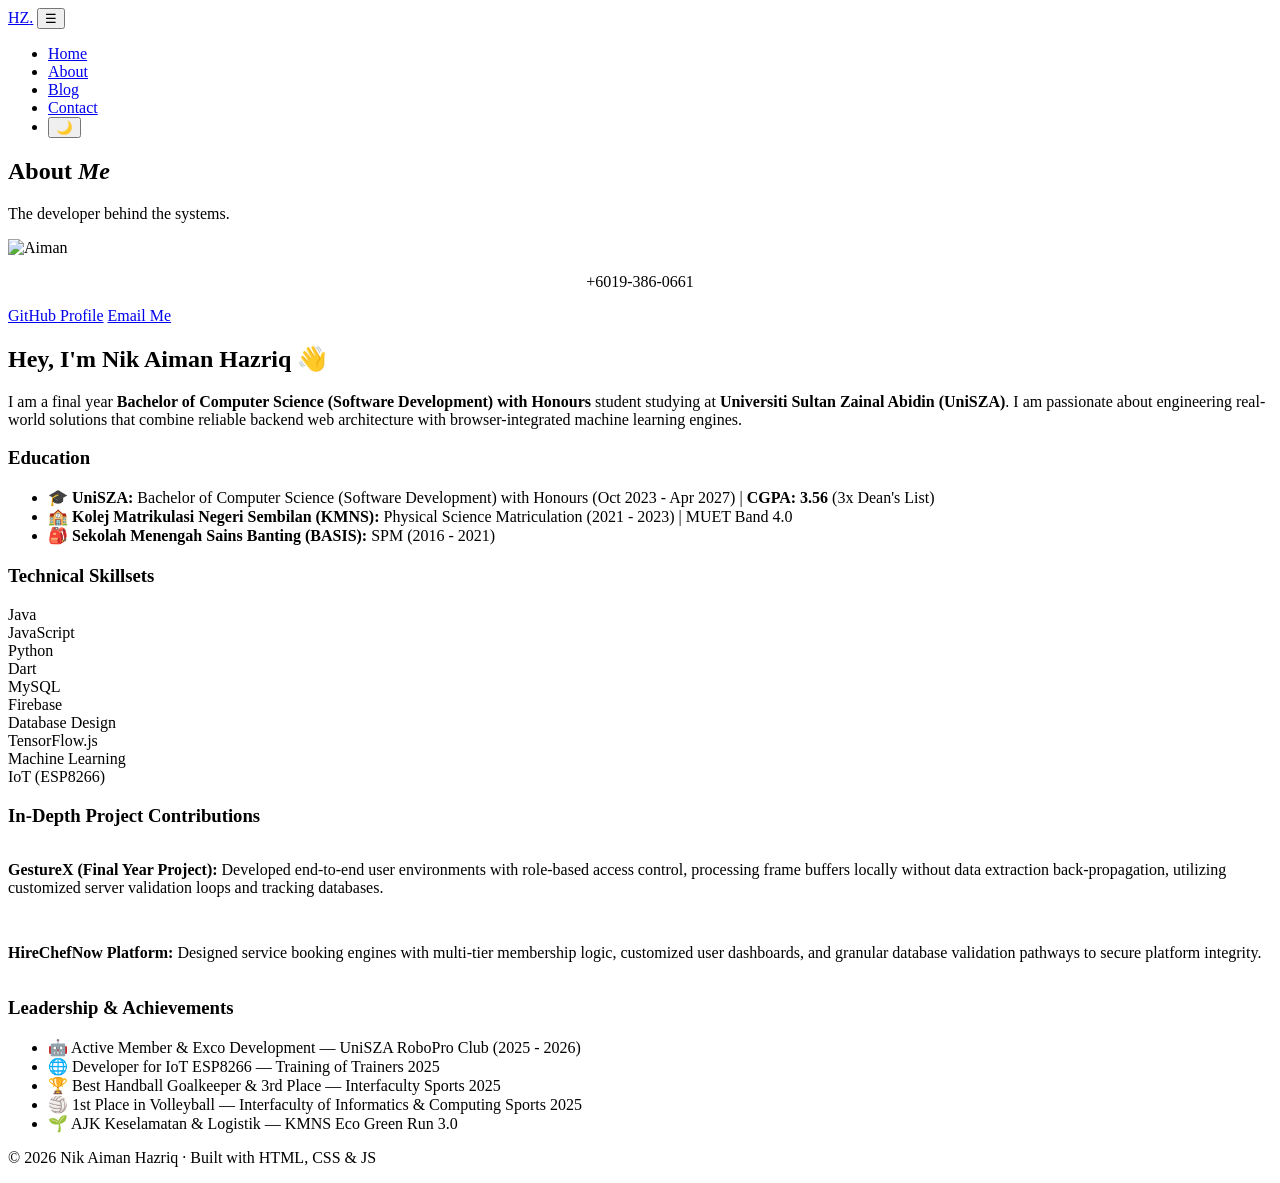
==== about.html @ 73ead8e7 "Initial commit: Add core multi-page HTML structure and README" ====
<!DOCTYPE html>
<html lang="en">
<head>
  <meta charset="UTF-8" />
  <meta name="viewport" content="width=device-width, initial-scale=1.0"/>
  <title>About — Nik Aiman Hazriq</title>
  <link rel="stylesheet" href="css/style.css" />
  <link href="https://fonts.googleapis.com/css2?family=Playfair+Display:ital,wght@0,400;0,700;1,400&family=DM+Sans:wght@300;400;500&display=swap" rel="stylesheet"/>
</head>
<body>

  <nav class="navbar">
    <a href="index.html" class="logo">HZ<span>.</span></a>
    <button class="hamburger" id="hamburger" aria-label="Toggle menu">&#9776;</button>
    <ul class="nav-links" id="navLinks">
      <li><a href="index.html">Home</a></li>
      <li><a href="about.html" class="active">About</a></li>
      <li><a href="blog.html">Blog</a></li>
      <li><a href="contact.html">Contact</a></li>
      <li><button class="dark-toggle" id="darkToggle">🌙</button></li>
    </ul>
  </nav>

  <section class="page-hero">
    <h1>About <em>Me</em></h1>
    <p>The developer behind the systems.</p>
  </section>

  <section class="section about-layout">
    <div class="about-avatar">
      <div class="avatar-ring">
        <img src="images/profile.jpg" alt="Aiman" class="avatar-img-src">
      </div>
      <div class="about-social">
        <p style="text-align: center; font-weight: 500;">+6019-386-0661</p>
        <a href="https://github.com/" target="_blank" class="social-btn">GitHub Profile</a>
        <a href="mailto:nikaimanbasis1679@gmail.com" class="social-btn">Email Me</a>
      </div>
    </div>

    <div class="about-content">
      <h2>Hey, I'm Nik Aiman Hazriq 👋</h2>
      <p>I am a final year <strong>Bachelor of Computer Science (Software Development) with Honours</strong> student studying at <strong>Universiti Sultan Zainal Abidin (UniSZA)</strong>. I am passionate about engineering real-world solutions that combine reliable backend web architecture with browser-integrated machine learning engines.</p>

      <h3>Education</h3>
      <ul class="facts-list" style="margin-bottom: 20px;">
        <li>🎓 <strong>UniSZA:</strong> Bachelor of Computer Science (Software Development) with Honours (Oct 2023 - Apr 2027) | <strong>CGPA: 3.56</strong> (3x Dean's List)</li>
        <li>🏫 <strong>Kolej Matrikulasi Negeri Sembilan (KMNS):</strong> Physical Science Matriculation (2021 - 2023) | MUET Band 4.0</li>
        <li>🎒 <strong>Sekolah Menengah Sains Banting (BASIS):</strong> SPM (2016 - 2021)</li>
      </ul>

      <h3>Technical Skillsets</h3>
      <div class="skills-grid">
        <div class="skill-pill">Java</div>
        <div class="skill-pill">JavaScript</div>
        <div class="skill-pill">Python</div>
        <div class="skill-pill">Dart</div>
        <div class="skill-pill">MySQL</div>
        <div class="skill-pill">Firebase</div>
        <div class="skill-pill">Database Design</div>
        <div class="skill-pill">TensorFlow.js</div>
        <div class="skill-pill">Machine Learning</div>
        <div class="skill-pill">IoT (ESP8266)</div>
      </div>

      <h3 id="projects">In-Depth Project Contributions</h3>
      <div style="margin-top:10px; display:flex; flex-direction:column; gap:15px;">
        <p><strong>GestureX (Final Year Project):</strong> Developed end-to-end user environments with role-based access control, processing frame buffers locally without data extraction back-propagation, utilizing customized server validation loops and tracking databases.</p>
        <p><strong>HireChefNow Platform:</strong> Designed service booking engines with multi-tier membership logic, customized user dashboards, and granular database validation pathways to secure platform integrity.</p>
      </div>

      <h3>Leadership & Achievements</h3>
      <ul class="facts-list">
        <li>🤖 Active Member & Exco Development — UniSZA RoboPro Club (2025 - 2026)</li>
        <li>🌐 Developer for IoT ESP8266 — Training of Trainers 2025</li>
        <li>🏆 Best Handball Goalkeeper & 3rd Place — Interfaculty Sports 2025</li>
        <li>🏐 1st Place in Volleyball — Interfaculty of Informatics & Computing Sports 2025</li>
        <li>🌱 AJK Keselamatan & Logistik — KMNS Eco Green Run 3.0</li>
      </ul>
    </div>
  </section>

  <footer class="footer">
    <p>© 2026 Nik Aiman Hazriq · Built with HTML, CSS & JS</p>
  </footer>

  <script src="js/main.js"></script>
</body>
</html>
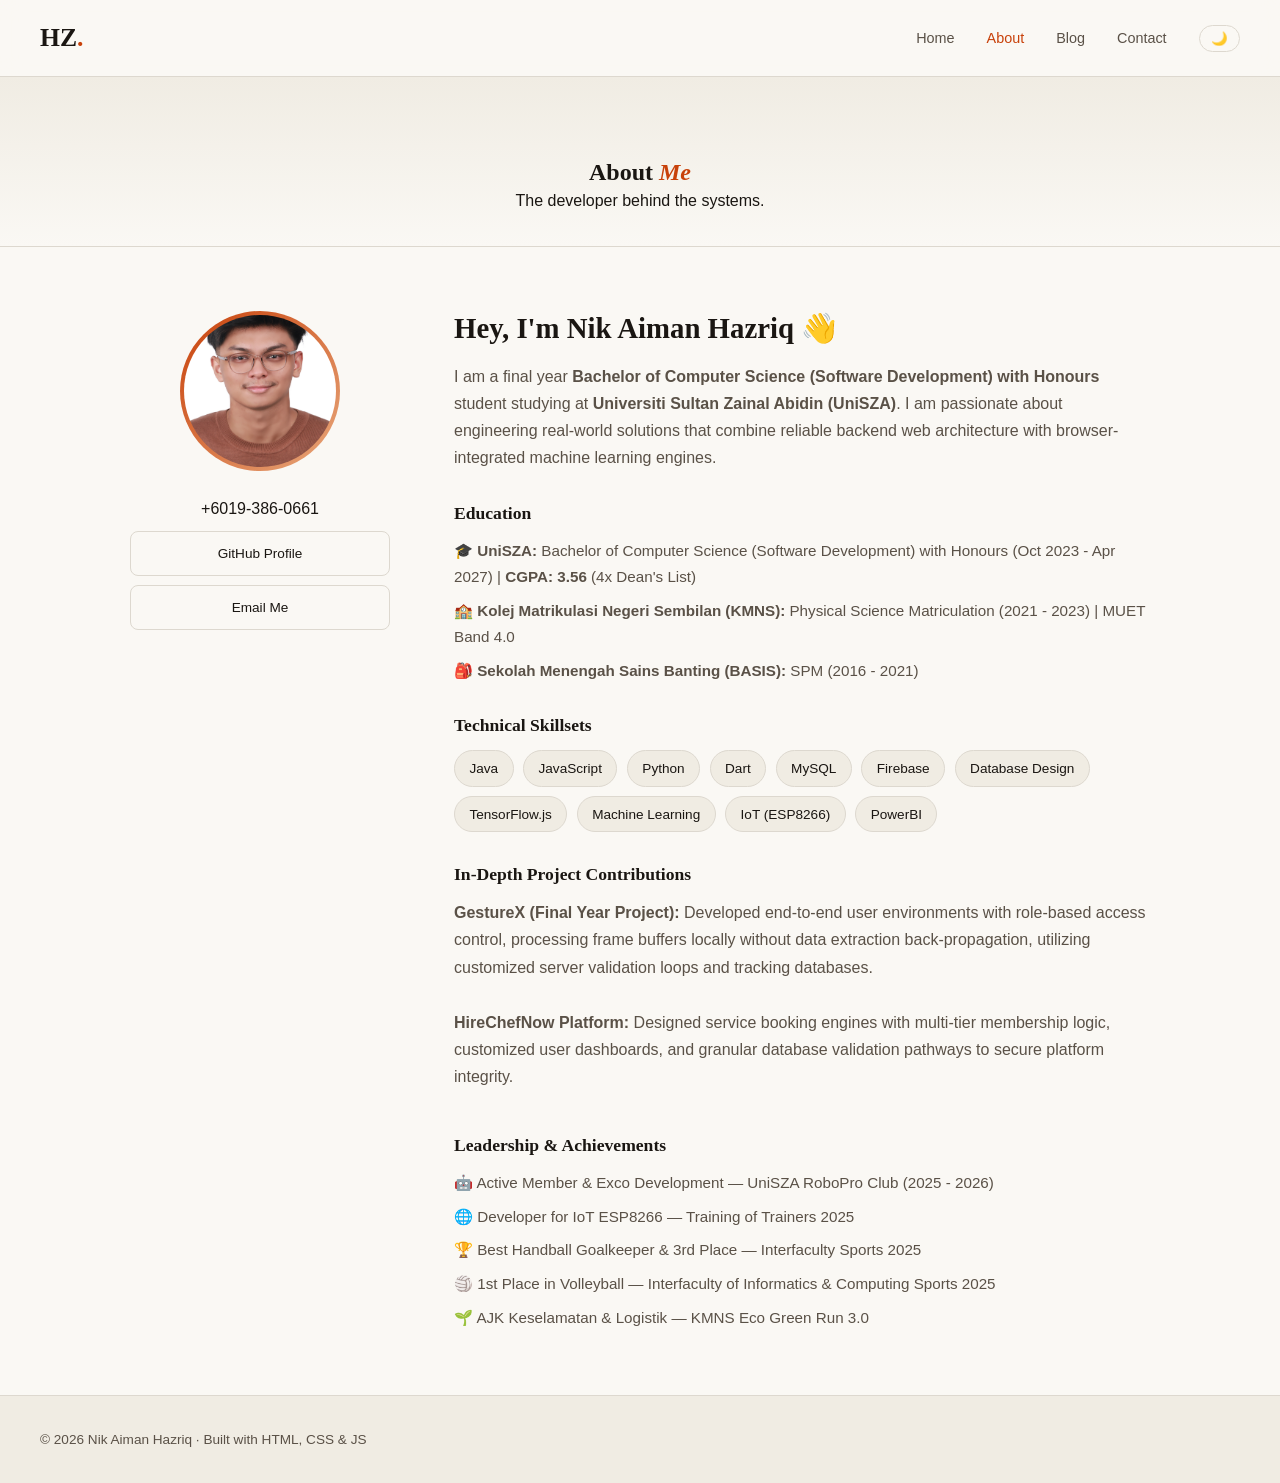
==== commit 7c93f9a5: "Update about.html" ====
--- a/about.html
+++ b/about.html
@@ -44,7 +44,7 @@
 
       <h3>Education</h3>
       <ul class="facts-list" style="margin-bottom: 20px;">
-        <li>🎓 <strong>UniSZA:</strong> Bachelor of Computer Science (Software Development) with Honours (Oct 2023 - Apr 2027) | <strong>CGPA: 3.56</strong> (3x Dean's List)</li>
+        <li>🎓 <strong>UniSZA:</strong> Bachelor of Computer Science (Software Development) with Honours (Oct 2023 - Apr 2027) | <strong>CGPA: 3.56</strong> (4x Dean's List)</li>
         <li>🏫 <strong>Kolej Matrikulasi Negeri Sembilan (KMNS):</strong> Physical Science Matriculation (2021 - 2023) | MUET Band 4.0</li>
         <li>🎒 <strong>Sekolah Menengah Sains Banting (BASIS):</strong> SPM (2016 - 2021)</li>
       </ul>
@@ -61,6 +61,7 @@
         <div class="skill-pill">TensorFlow.js</div>
         <div class="skill-pill">Machine Learning</div>
         <div class="skill-pill">IoT (ESP8266)</div>
+        <div class="skill-pill">PowerBI</div>
       </div>
 
       <h3 id="projects">In-Depth Project Contributions</h3>
@@ -86,4 +87,4 @@
 
   <script src="js/main.js"></script>
 </body>
-</html>+</html>
--- a/css/style.css
+++ b/css/style.css
@@ -0,0 +1,226 @@
+/* ============================================
+   HAZRIQ'S BLOG — STYLESHEET
+   Design: Editorial / Magazine style
+============================================ */
+
+:root {
+  --bg: #faf8f4;
+  --bg2: #f0ece3;
+  --fg: #1a1612;
+  --fg2: #5a5147;
+  --accent: #c8410a;
+  --accent2: #e8a87c;
+  --card-bg: #ffffff;
+  --card-dark-bg: #1a1612;
+  --card-dark-fg: #faf8f4;
+  --border: #ddd8cf;
+  --nav-bg: rgba(250,248,244,0.92);
+  --radius: 12px;
+  --shadow: 0 4px 24px rgba(26,22,18,0.08);
+}
+
+body.dark {
+  --bg: #13110e;
+  --bg2: #1e1b17;
+  --fg: #f0ece3;
+  --fg2: #a89e90;
+  --card-bg: #1e1b17;
+  --border: #2e2a24;
+  --nav-bg: rgba(19,17,14,0.95);
+}
+
+*, *::before, *::after { box-sizing: border-box; margin: 0; padding: 0; }
+html { scroll-behavior: smooth; }
+
+body {
+  font-family: 'DM Sans', sans-serif;
+  background: var(--bg);
+  color: var(--fg);
+  font-size: 16px;
+  line-height: 1.7;
+  transition: background 0.3s, color 0.3s;
+}
+
+a { color: var(--accent); text-decoration: none; }
+a:hover { text-decoration: underline; }
+h1, h2, h3 { font-family: 'Playfair Display', serif; line-height: 1.25; color: var(--fg); }
+em { font-style: italic; color: var(--accent); }
+img { max-width: 100%; display: block; }
+
+/* NAVBAR */
+.navbar {
+  position: sticky; top: 0; z-index: 100;
+  display: flex; align-items: center; justify-content: space-between;
+  padding: 1rem 2.5rem; background: var(--nav-bg);
+  backdrop-filter: blur(12px); border-bottom: 1px solid var(--border);
+}
+.logo { font-family: 'Playfair Display', serif; font-size: 1.6rem; font-weight: 700; color: var(--fg); }
+.logo span { color: var(--accent); }
+.nav-links { list-style: none; display: flex; align-items: center; gap: 2rem; }
+.nav-links a { font-size: 0.9rem; font-weight: 500; color: var(--fg2); }
+.nav-links a:hover, .nav-links a.active { color: var(--accent); }
+.dark-toggle { background: none; border: 1px solid var(--border); border-radius: 20px; padding: 0.3rem 0.7rem; cursor: pointer; }
+.hamburger { display: none; background: none; border: none; font-size: 1.5rem; cursor: pointer; color: var(--fg); }
+
+/* ============================================
+   UPGRADED LARGE HERO IMAGE STYLES
+============================================ */
+.hero { 
+  display: grid; 
+  grid-template-columns: 1.2fr 0.8fr; 
+  gap: 2rem; 
+  align-items: center; 
+  padding: 4rem 2.5rem 0rem; /* Reduced bottom padding so portrait sits nicely */
+  max-width: 1100px; 
+  margin: 0 auto; 
+}
+
+.hero-text h1 { 
+  font-size: clamp(2.5rem, 5vw, 4rem); 
+  margin-bottom: 1.2rem; 
+}
+
+.hero-image-container {
+  position: relative;
+  display: flex;
+  justify-content: center;
+  align-items: flex-end; /* Keeps portrait anchored to the bottom */
+  height: 550px; /* Generous height for the portrait image */
+  width: 100%;
+}
+
+/* Subtle glowing background circle behind your transparent cutout */
+.hero-bg-glow {
+  position: absolute;
+  width: 320px;
+  height: 320px;
+  background: linear-gradient(135deg, var(--accent2) 0%, var(--accent) 100%);
+  opacity: 0.15;
+  border-radius: 50%;
+  bottom: 10%;
+  z-index: 1;
+  filter: blur(20px);
+}
+
+/* The actual portrait style scaling up cleanly */
+.hero-large-profile {
+  position: relative;
+  z-index: 2;
+  max-height: 100%; /* Scaling dynamically up to full 550px container height */
+  width: auto;
+  object-fit: contain;
+  filter: drop-shadow(0px 10px 20px rgba(0, 0, 0, 0.12)); /* Soft dynamic shadow around cutout */
+  transition: transform 0.3s ease;
+}
+
+.hero-large-profile:hover {
+  transform: scale(1.02); /* Slight premium scaling effect on hover */
+}
+
+/* Responsive fixes for mobile screen widths */
+@media (max-width: 768px) {
+  .hero { 
+    grid-template-columns: 1fr; 
+    padding: 3rem 1.5rem 0;
+    text-align: center;
+  }
+  .hero-sub {
+    margin-left: auto;
+    margin-right: auto;
+  }
+  .hero-btns {
+    justify-content: center;
+  }
+  .hero-image-container {
+    height: 400px; /* Scales down gracefully on mobile */
+    margin-top: 2rem;
+  }
+  .hero-bg-glow {
+    width: 240px;
+    height: 240px;
+  }
+}
+/* PHOTO STYLING EXTENSIONS */
+.hero-profile-photo {
+  width: 100%; height: 180px; object-fit: cover; border-radius: calc(var(--radius) - 4px); background-color: var(--bg2);
+}
+.avatar-img-src {
+  width: 100%; height: 100%; object-fit: cover; border-radius: 50%; background-color: var(--bg2);
+}
+.card-img-holder {
+  width: 100%; height: 160px; overflow: hidden; border-radius: calc(var(--radius) - 4px); margin-bottom: 12px; background-color: var(--bg2);
+}
+.portfolio-thumb {
+  width: 100%; height: 100%; object-fit: cover; transition: transform 0.3s ease;
+}
+.card:hover .portfolio-thumb {
+  transform: scale(1.04);
+}
+
+/* CARDS */
+.section { max-width: 1100px; margin: 0 auto; padding: 4rem 2.5rem; }
+.section-title { font-size: clamp(1.6rem, 3vw, 2.2rem); margin-bottom: 2.5rem; position: relative; }
+.section-title::after { content: ''; display: block; width: 50px; height: 3px; background: var(--accent); margin-top: 0.5rem; border-radius: 2px; }
+.card-grid { display: grid; grid-template-columns: repeat(auto-fit, minmax(280px, 1fr)); gap: 1.5rem; }
+.card { background: var(--card-bg); border: 1px solid var(--border); border-radius: var(--radius); padding: 1.8rem; box-shadow: var(--shadow); transition: transform 0.2s, box-shadow 0.2s; display: flex; flex-direction: column; gap: 0.7rem; }
+.card:hover { transform: translateY(-4px); box-shadow: 0 8px 32px rgba(26,22,18,0.12); }
+.card-dark { background: var(--card-dark-bg); color: var(--card-dark-fg); border-color: #333; }
+.card-dark h3 { color: var(--card-dark-fg); }
+.card-dark p { color: #a89e90; }
+.card-tag { display: inline-block; font-size: 0.7rem; font-weight: 500; letter-spacing: 0.1em; text-transform: uppercase; color: var(--accent); background: rgba(200,65,10,0.08); padding: 0.2rem 0.6rem; border-radius: 20px; width: fit-content; }
+.card-dark .card-tag { background: rgba(232,168,124,0.12); color: var(--accent2); }
+.card h3 { font-size: 1.1rem; line-height: 1.4; }
+.card p { font-size: 0.9rem; color: var(--fg2); flex: 1; }
+.card-link { font-size: 0.85rem; font-weight: 500; color: var(--accent); margin-top: auto; }
+
+/* ABOUT LAYOUT */
+.page-hero { text-align: center; padding: 5rem 2.5rem 2rem; background: linear-gradient(180deg, var(--bg2) 0%, var(--bg) 100%); border-bottom: 1px solid var(--border); }
+.about-layout { display: grid; grid-template-columns: 260px 1fr; gap: 4rem; align-items: start; }
+.about-avatar { display: flex; flex-direction: column; align-items: center; gap: 1.5rem; }
+.avatar-ring { width: 160px; height: 160px; border-radius: 50%; background: linear-gradient(135deg, var(--accent), var(--accent2)); display: flex; align-items: center; justify-content: center; padding: 4px; }
+.about-social { display: flex; flex-direction: column; gap: 0.6rem; width: 100%; }
+.social-btn { display: block; text-align: center; padding: 0.6rem 1rem; border: 1px solid var(--border); border-radius: 8px; font-size: 0.85rem; font-weight: 500; color: var(--fg); }
+.about-content h2 { font-size: 1.8rem; margin-bottom: 1rem; }
+.about-content h3 { font-size: 1.1rem; margin: 2rem 0 0.8rem; }
+.about-content p { color: var(--fg2); margin-bottom: 0.8rem; }
+.skills-grid { display: flex; flex-wrap: wrap; gap: 0.6rem; margin-bottom: 1rem; }
+.skill-pill { background: var(--bg2); border: 1px solid var(--border); padding: 0.35rem 0.9rem; border-radius: 20px; font-size: 0.85rem; font-weight: 500; }
+.facts-list { list-style: none; display: flex; flex-direction: column; gap: 0.5rem; }
+.facts-list li { font-size: 0.95rem; color: var(--fg2); }
+
+/* BLOG & CONTACT STYLES */
+.blog-list { display: flex; flex-direction: column; gap: 0; }
+.blog-post { padding: 3rem 0; }
+.post-header { display: flex; align-items: center; gap: 1rem; margin-bottom: 1rem; }
+.post-tag { display: inline-block; font-size: 0.7rem; font-weight: 500; color: var(--accent); background: rgba(200,65,10,0.08); padding: 0.2rem 0.6rem; border-radius: 20px; }
+.post-date { font-size: 0.82rem; color: var(--fg2); }
+.blog-post h2 { font-size: clamp(1.3rem, 3vw, 1.9rem); margin-bottom: 1.2rem; }
+.blog-post p { color: var(--fg2); font-size: 0.98rem; }
+.post-footer { display: flex; align-items: center; justify-content: space-between; margin-top: 1.5rem; font-size: 0.82rem; color: var(--fg2); }
+.post-divider { height: 1px; background: var(--border); }
+.contact-layout { display: grid; grid-template-columns: 1fr 1.4fr; gap: 4rem; align-items: start; }
+.contact-info h3 { font-size: 1.4rem; margin-bottom: 1rem; }
+.contact-info p { color: var(--fg2); font-size: 0.95rem; margin-bottom: 1.5rem; }
+.contact-items { display: flex; flex-direction: column; gap: 0.8rem; }
+.contact-item { display: flex; align-items: center; gap: 0.8rem; font-size: 0.9rem; color: var(--fg2); }
+.contact-form-wrap { background: var(--card-bg); border: 1px solid var(--border); border-radius: var(--radius); padding: 2rem; box-shadow: var(--shadow); }
+.contact-form { display: flex; flex-direction: column; gap: 1.2rem; }
+.form-group { display: flex; flex-direction: column; gap: 0.4rem; }
+.form-group label { font-size: 0.85rem; font-weight: 500; }
+.form-group input, .form-group textarea { padding: 0.75rem 1rem; border: 1px solid var(--border); border-radius: 8px; background: var(--bg); color: var(--fg); }
+.form-note { font-size: 0.85rem; color: var(--accent); min-height: 1.2em; }
+.footer { border-top: 1px solid var(--border); padding: 2rem 2.5rem; display: flex; align-items: center; justify-content: space-between; flex-wrap: wrap; gap: 1rem; background: var(--bg2); }
+.footer p { font-size: 0.85rem; color: var(--fg2); }
+.footer-links { display: flex; gap: 1.5rem; }
+
+@media (max-width: 768px) {
+  .hamburger { display: block; }
+  .nav-links { display: none; flex-direction: column; position: absolute; top: 100%; left: 0; right: 0; background: var(--nav-bg); padding: 1.5rem 2rem; border-bottom: 1px solid var(--border); gap: 1.2rem; }
+  .nav-links.open { display: flex; }
+  .navbar { position: relative; }
+  .hero { grid-template-columns: 1fr; padding: 3rem 1.5rem; }
+  .hero-deco { display: none; }
+  .about-layout { grid-template-columns: 1fr; }
+  .about-avatar { flex-direction: row; align-items: flex-start; }
+  .contact-layout { grid-template-columns: 1fr; }
+}
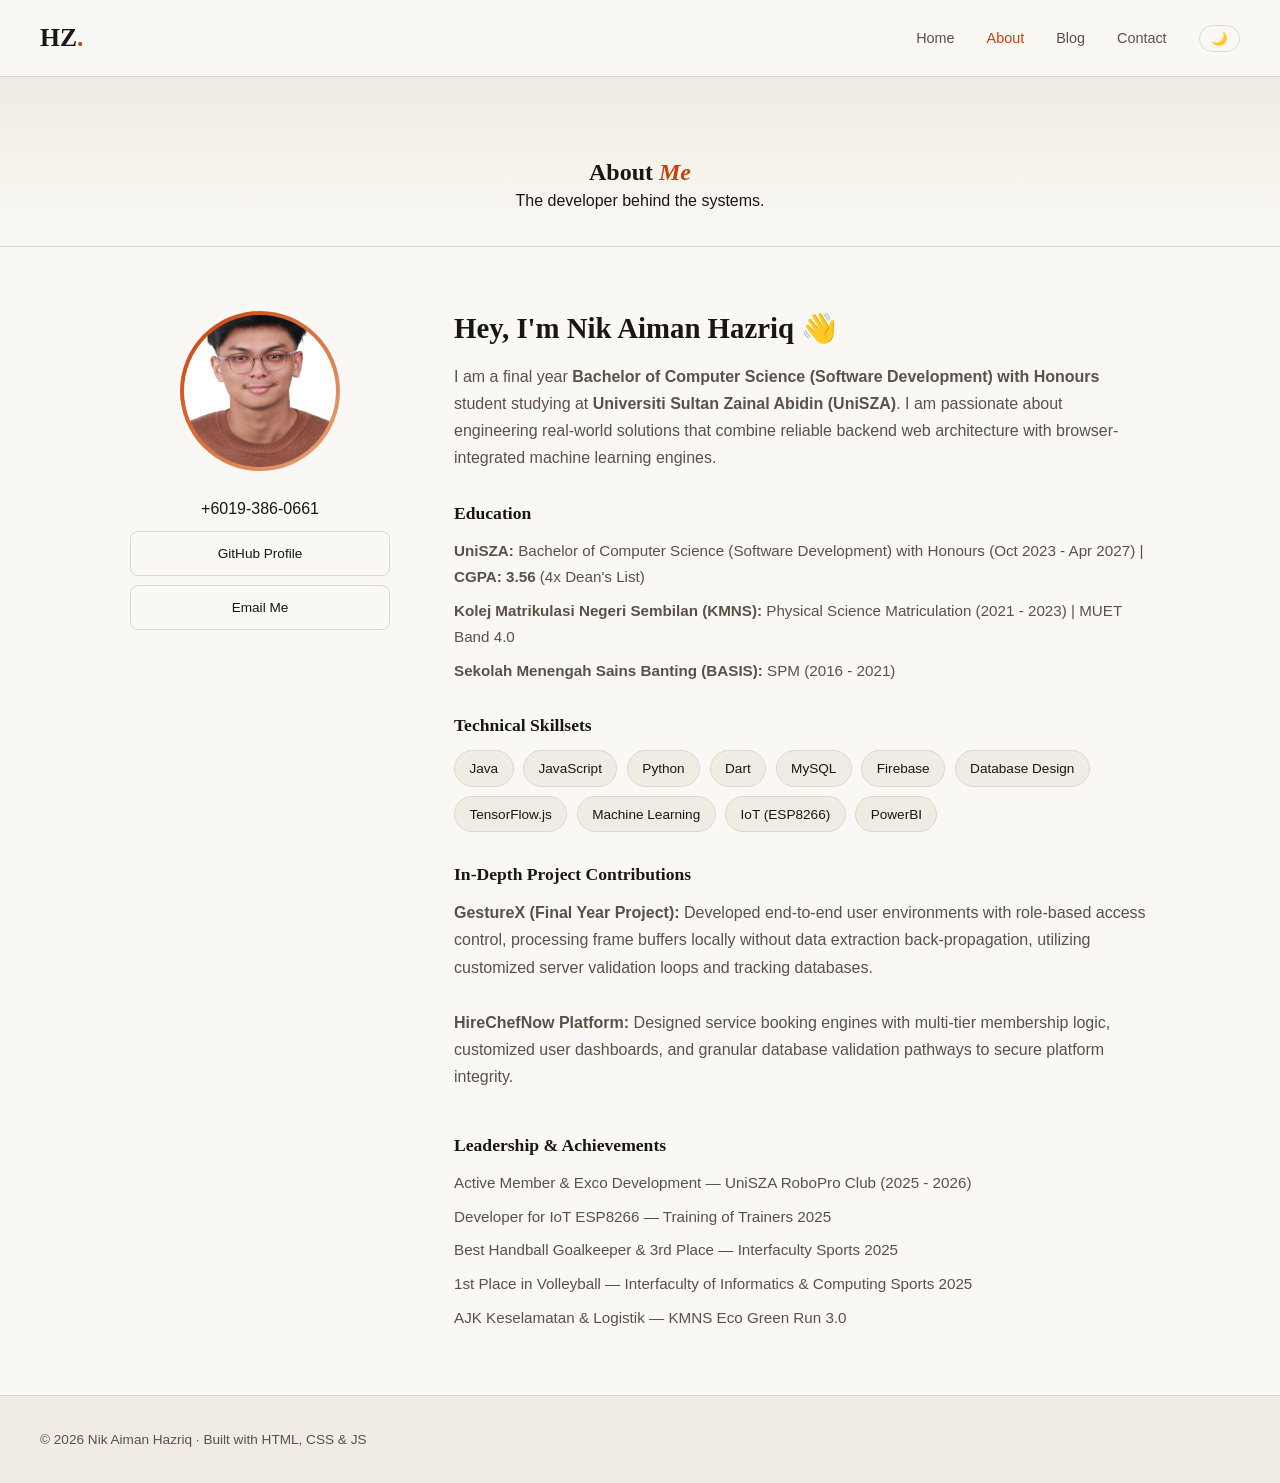
==== commit cdba913b: "Update about.html" ====
--- a/about.html
+++ b/about.html
@@ -44,9 +44,9 @@
 
       <h3>Education</h3>
       <ul class="facts-list" style="margin-bottom: 20px;">
-        <li>🎓 <strong>UniSZA:</strong> Bachelor of Computer Science (Software Development) with Honours (Oct 2023 - Apr 2027) | <strong>CGPA: 3.56</strong> (4x Dean's List)</li>
-        <li>🏫 <strong>Kolej Matrikulasi Negeri Sembilan (KMNS):</strong> Physical Science Matriculation (2021 - 2023) | MUET Band 4.0</li>
-        <li>🎒 <strong>Sekolah Menengah Sains Banting (BASIS):</strong> SPM (2016 - 2021)</li>
+        <li> <strong>UniSZA:</strong> Bachelor of Computer Science (Software Development) with Honours (Oct 2023 - Apr 2027) | <strong>CGPA: 3.56</strong> (4x Dean's List)</li>
+        <li> <strong>Kolej Matrikulasi Negeri Sembilan (KMNS):</strong> Physical Science Matriculation (2021 - 2023) | MUET Band 4.0</li>
+        <li> <strong>Sekolah Menengah Sains Banting (BASIS):</strong> SPM (2016 - 2021)</li>
       </ul>
 
       <h3>Technical Skillsets</h3>
@@ -72,11 +72,11 @@
 
       <h3>Leadership & Achievements</h3>
       <ul class="facts-list">
-        <li>🤖 Active Member & Exco Development — UniSZA RoboPro Club (2025 - 2026)</li>
-        <li>🌐 Developer for IoT ESP8266 — Training of Trainers 2025</li>
-        <li>🏆 Best Handball Goalkeeper & 3rd Place — Interfaculty Sports 2025</li>
-        <li>🏐 1st Place in Volleyball — Interfaculty of Informatics & Computing Sports 2025</li>
-        <li>🌱 AJK Keselamatan & Logistik — KMNS Eco Green Run 3.0</li>
+        <li> Active Member & Exco Development — UniSZA RoboPro Club (2025 - 2026)</li>
+        <li> Developer for IoT ESP8266 — Training of Trainers 2025</li>
+        <li> Best Handball Goalkeeper & 3rd Place — Interfaculty Sports 2025</li>
+        <li> 1st Place in Volleyball — Interfaculty of Informatics & Computing Sports 2025</li>
+        <li> AJK Keselamatan & Logistik — KMNS Eco Green Run 3.0</li>
       </ul>
     </div>
   </section>
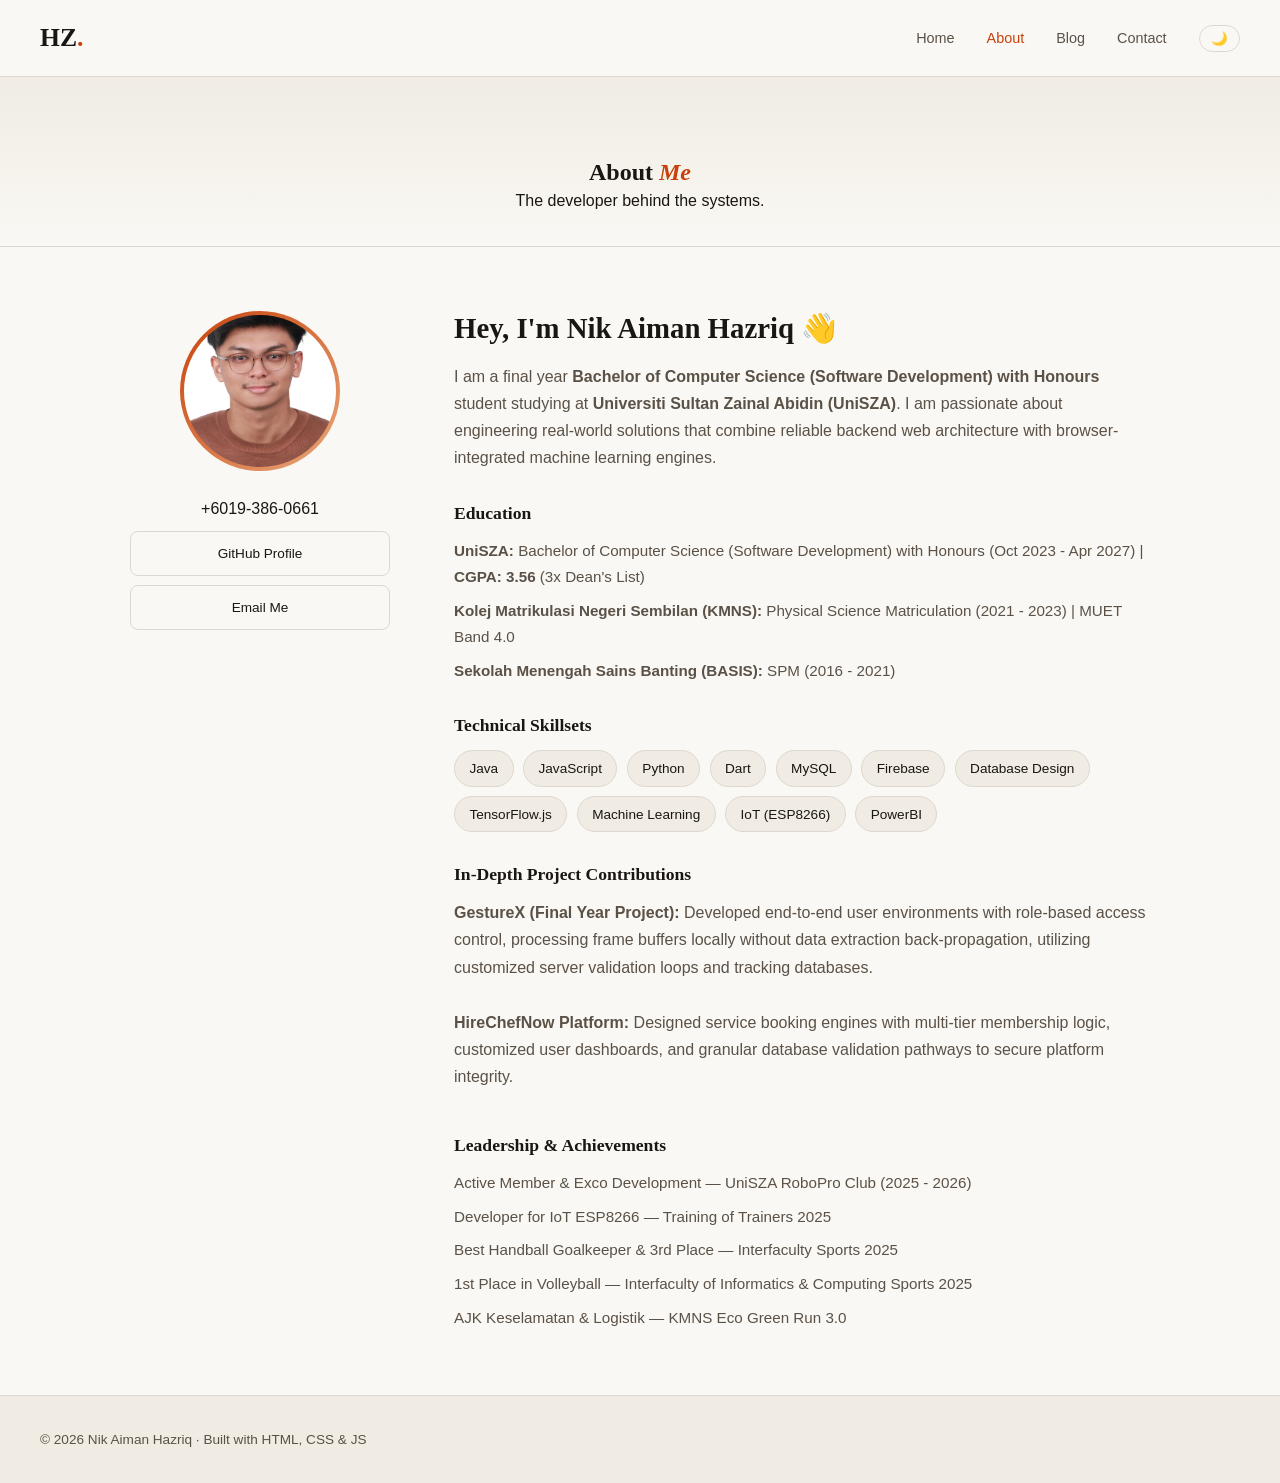
==== commit 8cdf8162: "Update about.html" ====
--- a/about.html
+++ b/about.html
@@ -33,7 +33,7 @@
       </div>
       <div class="about-social">
         <p style="text-align: center; font-weight: 500;">+6019-386-0661</p>
-        <a href="https://github.com/" target="_blank" class="social-btn">GitHub Profile</a>
+        <a href="https://github.com/nikhazriq" target="_blank" class="social-btn">GitHub Profile</a>
         <a href="mailto:nikaimanbasis1679@gmail.com" class="social-btn">Email Me</a>
       </div>
     </div>
@@ -44,7 +44,7 @@
 
       <h3>Education</h3>
       <ul class="facts-list" style="margin-bottom: 20px;">
-        <li> <strong>UniSZA:</strong> Bachelor of Computer Science (Software Development) with Honours (Oct 2023 - Apr 2027) | <strong>CGPA: 3.56</strong> (4x Dean's List)</li>
+        <li> <strong>UniSZA:</strong> Bachelor of Computer Science (Software Development) with Honours (Oct 2023 - Apr 2027) | <strong>CGPA: 3.56</strong> (3x Dean's List)</li>
         <li> <strong>Kolej Matrikulasi Negeri Sembilan (KMNS):</strong> Physical Science Matriculation (2021 - 2023) | MUET Band 4.0</li>
         <li> <strong>Sekolah Menengah Sains Banting (BASIS):</strong> SPM (2016 - 2021)</li>
       </ul>
@@ -72,11 +72,11 @@
 
       <h3>Leadership & Achievements</h3>
       <ul class="facts-list">
-        <li> Active Member & Exco Development — UniSZA RoboPro Club (2025 - 2026)</li>
-        <li> Developer for IoT ESP8266 — Training of Trainers 2025</li>
-        <li> Best Handball Goalkeeper & 3rd Place — Interfaculty Sports 2025</li>
-        <li> 1st Place in Volleyball — Interfaculty of Informatics & Computing Sports 2025</li>
-        <li> AJK Keselamatan & Logistik — KMNS Eco Green Run 3.0</li>
+        <li>Active Member & Exco Development — UniSZA RoboPro Club (2025 - 2026)</li>
+        <li>Developer for IoT ESP8266 — Training of Trainers 2025</li>
+        <li>Best Handball Goalkeeper & 3rd Place — Interfaculty Sports 2025</li>
+        <li>1st Place in Volleyball — Interfaculty of Informatics & Computing Sports 2025</li>
+        <li>AJK Keselamatan & Logistik — KMNS Eco Green Run 3.0</li>
       </ul>
     </div>
   </section>
